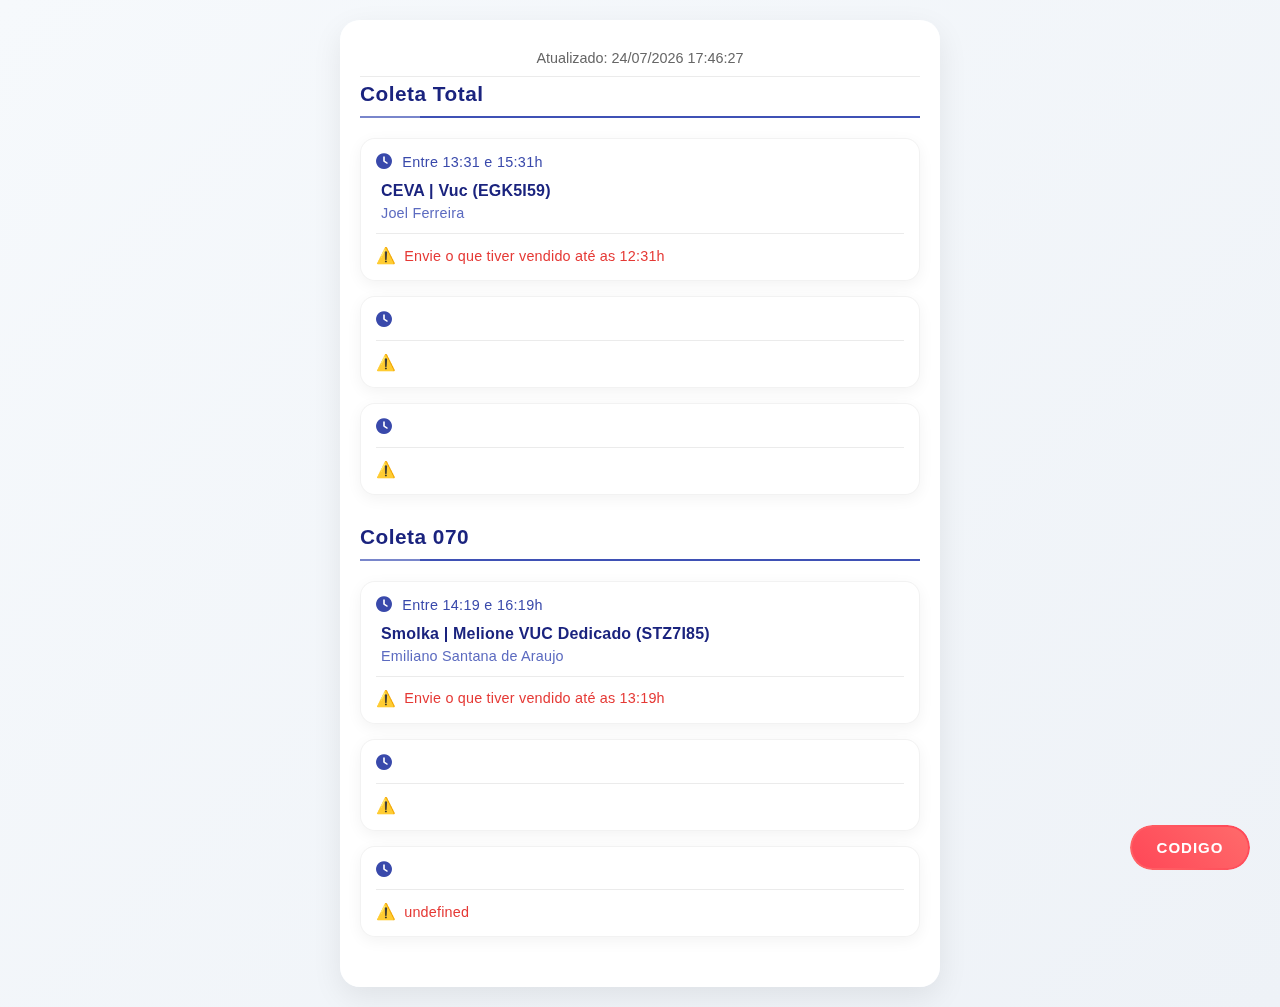
==== index02.html @ 0a2368d3 "Add files via upload" ====
<!DOCTYPE html>
<html lang="pt-br">
<head>
    <meta charset="UTF-8">
    <meta name="viewport" content="width=device-width, initial-scale=1.0">
    <title>Coleta</title>
    <link rel="icon" type="image/x-icon" href="favicon.ico">
    <link rel="apple-touch-icon" sizes="180x180" href="apple-touch-icon.png">
    <link rel="icon" type="image/png" sizes="32x32" href="favicon-32x32.png">
    <link rel="icon" type="image/png" sizes="16x16" href="favicon-16x16.png">
    <link rel="stylesheet" href="https://cdn.jsdelivr.net/npm/swiper@8/swiper-bundle.min.css">
    <link rel="stylesheet" href="https://cdnjs.cloudflare.com/ajax/libs/font-awesome/6.4.0/css/all.min.css">
    <link rel="stylesheet" href="styles.css">
    <style>
        /* 基础样式 */
        .update-time {
            text-align: center;
            padding: 10px;
            color: #666;
            font-size: 0.9em;
            margin-bottom: 5px;
            border-bottom: 1px solid rgba(0, 0, 0, 0.08);
        }

        @media (prefers-color-scheme: dark) {
            .update-time {
                color: #aaa;
                border-bottom-color: rgba(255, 255, 255, 0.08);
            }
        }

        body {
            font-family: Arial, sans-serif;
            margin: 0;
            padding: 0;
            background: linear-gradient(135deg, #f6f9fc 0%, #eef2f7 100%);
            min-height: 100vh;
        }

        /* 容器样式 */
        .container {
            max-width: 600px;
            width: 90%;
            margin: 20px auto;
            background: rgba(255, 255, 255, 0.95);
            border-radius: 20px;
            box-shadow: 0 10px 30px rgba(0, 0, 0, 0.08);
            backdrop-filter: blur(10px);
            padding: 20px;
            box-sizing: border-box;
        }

        /* 新的导航按钮样式 */
        .nav-button {
            position: fixed;
            bottom: 30px;
            right: 30px;
            padding: 0;
            width: 120px;
            height: 45px;
            border: none;
            border-radius: 50px;
            cursor: pointer;
            overflow: hidden;
            transform-style: preserve-3d;
            transition: all 0.5s cubic-bezier(0.23, 1, 0.32, 1);
            z-index: 1000;
            text-decoration: none;
        }

        .nav-button::before {
            content: '';
            position: absolute;
            top: 0;
            left: 0;
            width: 100%;
            height: 100%;
            background: linear-gradient(45deg, #ff6b6b, #ff4757);
            border-radius: 50px;
            transition: all 0.5s cubic-bezier(0.23, 1, 0.32, 1);
            z-index: -1;
        }

        .nav-button::after {
            content: '';
            position: absolute;
            top: 2px;
            left: 2px;
            right: 2px;
            bottom: 2px;
            background: linear-gradient(45deg, #ff4757, #ff6b6b);
            border-radius: 48px;
            box-shadow: 0 5px 15px rgba(255, 71, 87, 0.3);
            z-index: -1;
            transition: all 0.5s cubic-bezier(0.23, 1, 0.32, 1);
        }

        .nav-button span {
            display: flex;
            align-items: center;
            justify-content: center;
            height: 100%;
            padding: 0 20px;
            color: #ffffff;
            font-size: 15px;
            font-weight: 600;
            letter-spacing: 1px;
            text-transform: uppercase;
            transform: translateZ(20px);
            transition: all 0.5s cubic-bezier(0.23, 1, 0.32, 1);
        }

        .nav-button:hover {
            transform: perspective(200px) translateZ(10px) translateY(-2px);
        }

        .nav-button:hover::before {
            transform: perspective(200px) translateZ(-10px);
            filter: blur(20px);
            opacity: 0.6;
        }

        .nav-button:hover::after {
            background: linear-gradient(45deg, #ff6b6b, #ff4757);
            box-shadow: 0 8px 25px rgba(255, 71, 87, 0.4);
        }

        .nav-button:hover span {
            letter-spacing: 2px;
        }

        .nav-button:active {
            transform: perspective(200px) translateZ(0) translateY(0);
        }

        @media (prefers-color-scheme: dark) {
            .nav-button::before {
                background: linear-gradient(45deg, #00c6ff, #0072ff);
            }
            
            .nav-button::after {
                background: linear-gradient(45deg, #0072ff, #00c6ff);
            }
        }

        @media (max-width: 480px) {
            .nav-button {
                bottom: 20px;
                right: 20px;
                width: 100px;
                height: 40px;
            }

            .nav-button span {
                font-size: 13px;
                padding: 0 15px;
            }
        }

        /* 数据卡片样式 */
        .data-section {
            margin-bottom: 30px;
        }

        h2 {
            color: #1a237e;
            margin-bottom: 20px;
            padding-bottom: 10px;
            border-bottom: 2px solid #3f51b5;
            font-size: 1.3em;
            letter-spacing: 0.5px;
        }

        .data-card {
            background: white;
            border-radius: 15px;
            padding: 15px;
            margin-bottom: 15px;
            box-shadow: 0 4px 15px rgba(0, 0, 0, 0.05);
            transition: transform 0.3s ease, box-shadow 0.3s ease;
        }

        .data-card:hover {
            transform: translateY(-2px);
            box-shadow: 0 8px 25px rgba(0, 0, 0, 0.1);
        }

        .time-info {
            color: #3949ab;
            margin-bottom: 12px;
            display: flex;
            align-items: center;
            gap: 10px;
            font-size: 0.9em;
        }

        .time-info i {
            color: #3949ab;
        }

        .transport-info {
            margin: 10px 0;
        }

        .company {
            font-weight: bold;
            color: #1a237e;
            margin-bottom: 5px;
            font-size: 1em;
        }

        .driver {
            color: #5c6bc0;
            font-size: 0.9em;
        }

        .notice {
            margin-top: 12px;
            padding-top: 12px;
            border-top: 1px solid rgba(0, 0, 0, 0.08);
            color: #e53935;
            font-size: 0.9em;
        }

        /* 移动端适配 */
        @media (max-width: 480px) {
            .container {
                width: 95%;
                margin: 10px auto;
                padding: 15px;
            }

            .data-card {
                padding: 12px;
            }

            h2 {
                font-size: 1.2em;
                margin-bottom: 15px;
            }

            .nav-button {
                padding: 12px 25px;
                font-size: 14px;
                bottom: 15px;
                right: 15px;
                letter-spacing: 0.5px;
            }

            .nav-button:hover {
                letter-spacing: 0.8px;
            }

            .nav-button::before {
                width: 16px;
                height: 16px;
                margin-right: 6px;
            }

            .time-info, .driver, .notice {
                font-size: 0.85em;
            }

            .company {
                font-size: 0.95em;
            }
        }

        /* 深色模式支持 */
        @media (prefers-color-scheme: dark) {
            body {
                background: linear-gradient(135deg, #1a1a1a 0%, #2c2c2c 100%);
            }

            .container {
                background: rgba(30, 30, 30, 0.95);
            }

            .data-card {
                background: #2d2d2d;
            }

            h2, .company {
                color: #c5cae9;
            }

            .driver {
                color: #9fa8da;
            }

            .time-info, .time-info i {
                color: #7986cb;
            }

            .notice {
                border-top-color: rgba(255, 255, 255, 0.08);
            }

            .nav-button {
                background: linear-gradient(135deg, #7986cb 0%, #3f51b5 100%);
                border: 1px solid rgba(255, 255, 255, 0.15);
            }
            
            .nav-button:hover {
                background: linear-gradient(135deg, #3f51b5 0%, #7986cb 100%);
            }
        }
    </style>
</head>
<body>
    <!-- 导航按钮 -->
    <a href="./" class="nav-button">
        <span>Codigo</span>
    </a>

    <div class="container" id="container">
        <div class="update-time" id="updateTime">
            Atualizado: Carregando...
        </div>
        <!-- 数据将通过 JavaScript 动态加载 -->
    </div>

    <script>
        // 格式化日期时间
        function formatDateTime(date) {
            const pad = num => String(num).padStart(2, '0');
            return `${pad(date.getDate())}/${pad(date.getMonth() + 1)}/${date.getFullYear()} ${pad(date.getHours())}:${pad(date.getMinutes())}:${pad(date.getSeconds())}`;
        }

        async function loadData() {
            try {
                const response = await fetch('data01.txt');
                const lastModified = new Date(response.headers.get('last-modified') || new Date());
                const text = await response.text();
                const lines = text.trim().split('\n');
                
                const dataGroups = {};
                
                for (let i = 0; i < lines.length; i += 4) {
                    if (i + 3 >= lines.length) break;
                    
                    const type = lines[i].split('\t')[0];
                    const time = lines[i].split('\t')[1];
                    const company = lines[i + 1].split('\t')[1];
                    const driver = lines[i + 2].split('\t')[1];
                    const notice = lines[i + 3].split('\t')[1];
                    
                    if (!dataGroups[type]) {
                        dataGroups[type] = [];
                    }
                    
                    dataGroups[type].push({
                        time,
                        company,
                        driver,
                        notice
                    });
                }
                
                const container = document.getElementById('container');
                let newHtml = `
                    <div class="update-time" id="updateTime">
                        Atualizado: ${formatDateTime(lastModified)}
                    </div>
                `;
                
                for (const [type, items] of Object.entries(dataGroups)) {
                    newHtml += `
                    <section class="data-section">
                        <h2>${type}</h2>
                        ${items.map(item => `
                            <div class="data-card">
                                <div class="time-info">
                                    <i class="fas fa-clock"></i>
                                    <span>${item.time}</span>
                                </div>
                                <div class="transport-info">
                                    <p class="company">${item.company}</p>
                                    <p class="driver">${item.driver}</p>
                                </div>
                                <div class="notice">
                                    <p>${item.notice}</p>
                                </div>
                            </div>
                        `).join('')}
                    </section>
                    `;
                }
                container.innerHTML = newHtml;
            } catch (error) {
                console.error('Error loading data:', error);
                document.getElementById('container').innerHTML = `
                    <div class="update-time" id="updateTime">
                        Atualizado: ${formatDateTime(new Date())}
                    </div>
                    <p style="text-align: center; color: #e53935; margin-top: 20px;">
                        Error loading data. Please try again later.
                    </p>
                `;
            }
        }

        // 加载数据并定期刷新
        loadData();
        setInterval(loadData, 5000);
    </script>
</body>
</html>
---- styles.css ----
* {
    margin: 0;
    padding: 0;
    box-sizing: border-box;
}

body {
    font-family: 'Helvetica Neue', Arial, sans-serif;
    background: linear-gradient(135deg, #f6f9fc 0%, #eef2f7 100%);
    color: #333;
    min-height: 100vh;
    display: flex;
    justify-content: center;
    align-items: center;
}

.container {
    max-width: 600px;
    width: 90%;
    margin: 20px auto;
    padding: 30px;
    background: rgba(255, 255, 255, 0.95);
    border-radius: 20px;
    box-shadow: 0 10px 30px rgba(0, 0, 0, 0.08);
    backdrop-filter: blur(10px);
}

.data-section {
    margin-bottom: 40px;
}

h2 {
    color: #1a237e;
    margin-bottom: 25px;
    padding-bottom: 15px;
    border-bottom: 2px solid #3f51b5;
    font-size: 1.5em;
    letter-spacing: 0.5px;
    position: relative;
}

h2::after {
    content: '';
    position: absolute;
    bottom: -2px;
    left: 0;
    width: 60px;
    height: 2px;
    background: #7986cb;
}

.data-card {
    background: white;
    border-radius: 15px;
    padding: 20px;
    margin-bottom: 20px;
    box-shadow: 0 4px 15px rgba(0, 0, 0, 0.05);
    transition: transform 0.3s ease, box-shadow 0.3s ease;
    border: 1px solid rgba(0, 0, 0, 0.05);
}

.data-card:hover {
    transform: translateY(-2px);
    box-shadow: 0 8px 25px rgba(0, 0, 0, 0.1);
}

.time-info {
    color: #3949ab;
    margin-bottom: 15px;
    display: flex;
    align-items: center;
    gap: 12px;
    font-size: 0.95em;
    letter-spacing: 0.3px;
}

.time-info i {
    color: #5c6bc0;
    font-size: 1.1em;
}

.transport-info {
    margin: 15px 0;
    padding: 0 5px;
}

.company {
    font-weight: 600;
    color: #1a237e;
    margin-bottom: 8px;
    font-size: 1.1em;
    letter-spacing: 0.2px;
}

.driver {
    color: #5c6bc0;
    font-size: 0.95em;
    letter-spacing: 0.2px;
}

.notice {
    margin-top: 15px;
    padding-top: 15px;
    border-top: 1px solid rgba(0, 0, 0, 0.08);
    color: #e53935;
    font-size: 0.9em;
    letter-spacing: 0.2px;
    display: flex;
    align-items: center;
    gap: 8px;
}

.notice::before {
    content: '⚠️';
    font-size: 1.1em;
}

@media (max-width: 480px) {
    .container {
        width: 95%;
        padding: 20px;
        margin: 10px auto;
    }
    
    .data-card {
        padding: 15px;
    }
    
    h2 {
        font-size: 1.3em;
    }
    
    .company {
        font-size: 1em;
    }
}

/* 添加深色模式支持 */
@media (prefers-color-scheme: dark) {
    body {
        background: linear-gradient(135deg, #1a1a1a 0%, #2c2c2c 100%);
    }
    
    .container {
        background: rgba(30, 30, 30, 0.95);
    }
    
    .data-card {
        background: #2d2d2d;
        border-color: rgba(255, 255, 255, 0.05);
    }
    
    h2, .company {
        color: #c5cae9;
    }
    
    .driver {
        color: #9fa8da;
    }
    
    .time-info {
        color: #7986cb;
    }
    
    .notice {
        border-top-color: rgba(255, 255, 255, 0.08);
        color: #ef5350;
    }
}
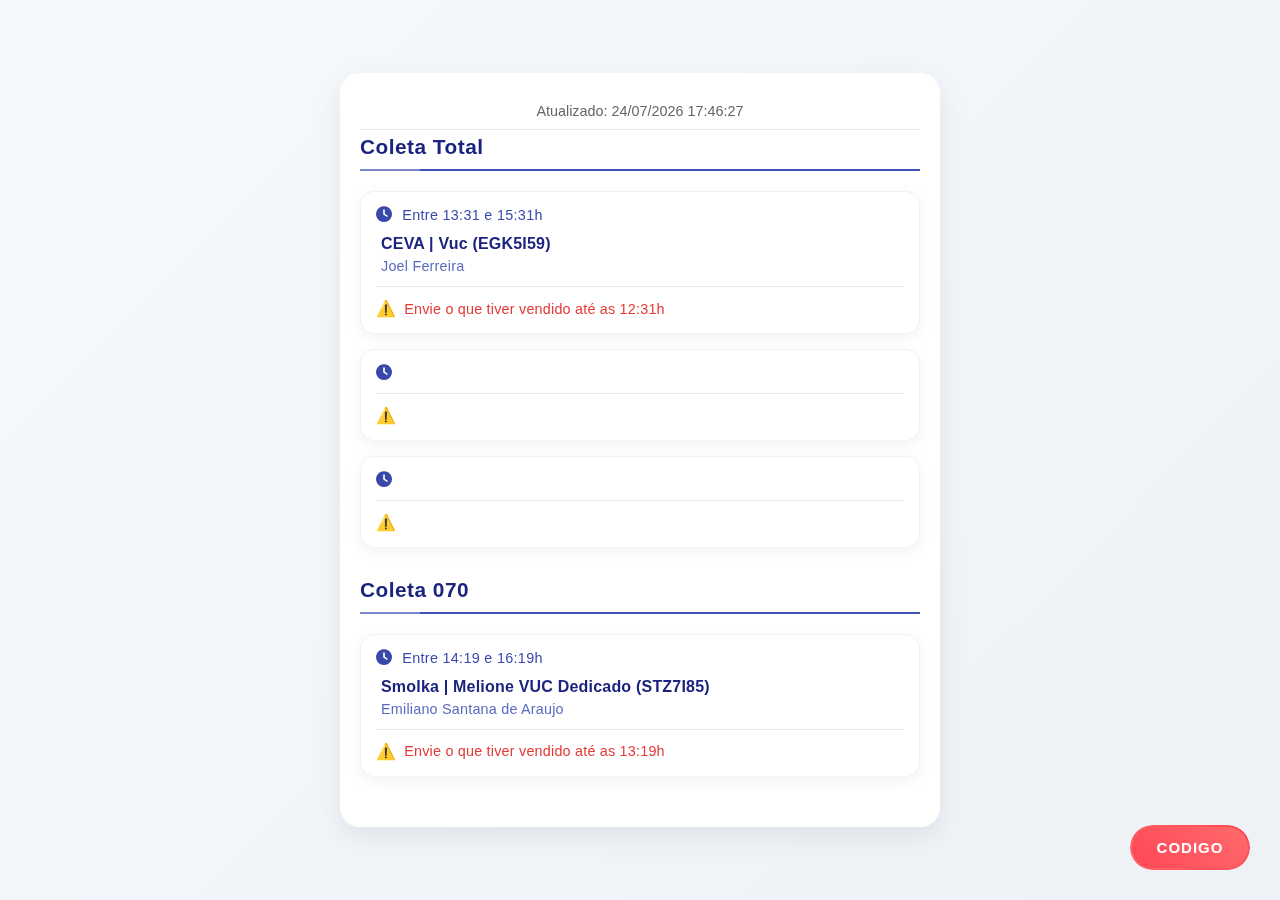
==== commit a2a537a4: "Add files via upload" ====
--- a/index02.html
+++ b/index02.html
@@ -1,408 +1,408 @@
-<!DOCTYPE html>
-<html lang="pt-br">
-<head>
-    <meta charset="UTF-8">
-    <meta name="viewport" content="width=device-width, initial-scale=1.0">
-    <title>Coleta</title>
-    <link rel="icon" type="image/x-icon" href="favicon.ico">
-    <link rel="apple-touch-icon" sizes="180x180" href="apple-touch-icon.png">
-    <link rel="icon" type="image/png" sizes="32x32" href="favicon-32x32.png">
-    <link rel="icon" type="image/png" sizes="16x16" href="favicon-16x16.png">
-    <link rel="stylesheet" href="https://cdn.jsdelivr.net/npm/swiper@8/swiper-bundle.min.css">
-    <link rel="stylesheet" href="https://cdnjs.cloudflare.com/ajax/libs/font-awesome/6.4.0/css/all.min.css">
-    <link rel="stylesheet" href="styles.css">
-    <style>
-        /* 基础样式 */
-        .update-time {
-            text-align: center;
-            padding: 10px;
-            color: #666;
-            font-size: 0.9em;
-            margin-bottom: 5px;
-            border-bottom: 1px solid rgba(0, 0, 0, 0.08);
-        }
-
-        @media (prefers-color-scheme: dark) {
-            .update-time {
-                color: #aaa;
-                border-bottom-color: rgba(255, 255, 255, 0.08);
-            }
-        }
-
-        body {
-            font-family: Arial, sans-serif;
-            margin: 0;
-            padding: 0;
-            background: linear-gradient(135deg, #f6f9fc 0%, #eef2f7 100%);
-            min-height: 100vh;
-        }
-
-        /* 容器样式 */
-        .container {
-            max-width: 600px;
-            width: 90%;
-            margin: 20px auto;
-            background: rgba(255, 255, 255, 0.95);
-            border-radius: 20px;
-            box-shadow: 0 10px 30px rgba(0, 0, 0, 0.08);
-            backdrop-filter: blur(10px);
-            padding: 20px;
-            box-sizing: border-box;
-        }
-
-        /* 新的导航按钮样式 */
-        .nav-button {
-            position: fixed;
-            bottom: 30px;
-            right: 30px;
-            padding: 0;
-            width: 120px;
-            height: 45px;
-            border: none;
-            border-radius: 50px;
-            cursor: pointer;
-            overflow: hidden;
-            transform-style: preserve-3d;
-            transition: all 0.5s cubic-bezier(0.23, 1, 0.32, 1);
-            z-index: 1000;
-            text-decoration: none;
-        }
-
-        .nav-button::before {
-            content: '';
-            position: absolute;
-            top: 0;
-            left: 0;
-            width: 100%;
-            height: 100%;
-            background: linear-gradient(45deg, #ff6b6b, #ff4757);
-            border-radius: 50px;
-            transition: all 0.5s cubic-bezier(0.23, 1, 0.32, 1);
-            z-index: -1;
-        }
-
-        .nav-button::after {
-            content: '';
-            position: absolute;
-            top: 2px;
-            left: 2px;
-            right: 2px;
-            bottom: 2px;
-            background: linear-gradient(45deg, #ff4757, #ff6b6b);
-            border-radius: 48px;
-            box-shadow: 0 5px 15px rgba(255, 71, 87, 0.3);
-            z-index: -1;
-            transition: all 0.5s cubic-bezier(0.23, 1, 0.32, 1);
-        }
-
-        .nav-button span {
-            display: flex;
-            align-items: center;
-            justify-content: center;
-            height: 100%;
-            padding: 0 20px;
-            color: #ffffff;
-            font-size: 15px;
-            font-weight: 600;
-            letter-spacing: 1px;
-            text-transform: uppercase;
-            transform: translateZ(20px);
-            transition: all 0.5s cubic-bezier(0.23, 1, 0.32, 1);
-        }
-
-        .nav-button:hover {
-            transform: perspective(200px) translateZ(10px) translateY(-2px);
-        }
-
-        .nav-button:hover::before {
-            transform: perspective(200px) translateZ(-10px);
-            filter: blur(20px);
-            opacity: 0.6;
-        }
-
-        .nav-button:hover::after {
-            background: linear-gradient(45deg, #ff6b6b, #ff4757);
-            box-shadow: 0 8px 25px rgba(255, 71, 87, 0.4);
-        }
-
-        .nav-button:hover span {
-            letter-spacing: 2px;
-        }
-
-        .nav-button:active {
-            transform: perspective(200px) translateZ(0) translateY(0);
-        }
-
-        @media (prefers-color-scheme: dark) {
-            .nav-button::before {
-                background: linear-gradient(45deg, #00c6ff, #0072ff);
-            }
-            
-            .nav-button::after {
-                background: linear-gradient(45deg, #0072ff, #00c6ff);
-            }
-        }
-
-        @media (max-width: 480px) {
-            .nav-button {
-                bottom: 20px;
-                right: 20px;
-                width: 100px;
-                height: 40px;
-            }
-
-            .nav-button span {
-                font-size: 13px;
-                padding: 0 15px;
-            }
-        }
-
-        /* 数据卡片样式 */
-        .data-section {
-            margin-bottom: 30px;
-        }
-
-        h2 {
-            color: #1a237e;
-            margin-bottom: 20px;
-            padding-bottom: 10px;
-            border-bottom: 2px solid #3f51b5;
-            font-size: 1.3em;
-            letter-spacing: 0.5px;
-        }
-
-        .data-card {
-            background: white;
-            border-radius: 15px;
-            padding: 15px;
-            margin-bottom: 15px;
-            box-shadow: 0 4px 15px rgba(0, 0, 0, 0.05);
-            transition: transform 0.3s ease, box-shadow 0.3s ease;
-        }
-
-        .data-card:hover {
-            transform: translateY(-2px);
-            box-shadow: 0 8px 25px rgba(0, 0, 0, 0.1);
-        }
-
-        .time-info {
-            color: #3949ab;
-            margin-bottom: 12px;
-            display: flex;
-            align-items: center;
-            gap: 10px;
-            font-size: 0.9em;
-        }
-
-        .time-info i {
-            color: #3949ab;
-        }
-
-        .transport-info {
-            margin: 10px 0;
-        }
-
-        .company {
-            font-weight: bold;
-            color: #1a237e;
-            margin-bottom: 5px;
-            font-size: 1em;
-        }
-
-        .driver {
-            color: #5c6bc0;
-            font-size: 0.9em;
-        }
-
-        .notice {
-            margin-top: 12px;
-            padding-top: 12px;
-            border-top: 1px solid rgba(0, 0, 0, 0.08);
-            color: #e53935;
-            font-size: 0.9em;
-        }
-
-        /* 移动端适配 */
-        @media (max-width: 480px) {
-            .container {
-                width: 95%;
-                margin: 10px auto;
-                padding: 15px;
-            }
-
-            .data-card {
-                padding: 12px;
-            }
-
-            h2 {
-                font-size: 1.2em;
-                margin-bottom: 15px;
-            }
-
-            .nav-button {
-                padding: 12px 25px;
-                font-size: 14px;
-                bottom: 15px;
-                right: 15px;
-                letter-spacing: 0.5px;
-            }
-
-            .nav-button:hover {
-                letter-spacing: 0.8px;
-            }
-
-            .nav-button::before {
-                width: 16px;
-                height: 16px;
-                margin-right: 6px;
-            }
-
-            .time-info, .driver, .notice {
-                font-size: 0.85em;
-            }
-
-            .company {
-                font-size: 0.95em;
-            }
-        }
-
-        /* 深色模式支持 */
-        @media (prefers-color-scheme: dark) {
-            body {
-                background: linear-gradient(135deg, #1a1a1a 0%, #2c2c2c 100%);
-            }
-
-            .container {
-                background: rgba(30, 30, 30, 0.95);
-            }
-
-            .data-card {
-                background: #2d2d2d;
-            }
-
-            h2, .company {
-                color: #c5cae9;
-            }
-
-            .driver {
-                color: #9fa8da;
-            }
-
-            .time-info, .time-info i {
-                color: #7986cb;
-            }
-
-            .notice {
-                border-top-color: rgba(255, 255, 255, 0.08);
-            }
-
-            .nav-button {
-                background: linear-gradient(135deg, #7986cb 0%, #3f51b5 100%);
-                border: 1px solid rgba(255, 255, 255, 0.15);
-            }
-            
-            .nav-button:hover {
-                background: linear-gradient(135deg, #3f51b5 0%, #7986cb 100%);
-            }
-        }
-    </style>
-</head>
-<body>
-    <!-- 导航按钮 -->
-    <a href="./" class="nav-button">
-        <span>Codigo</span>
-    </a>
-
-    <div class="container" id="container">
-        <div class="update-time" id="updateTime">
-            Atualizado: Carregando...
-        </div>
-        <!-- 数据将通过 JavaScript 动态加载 -->
-    </div>
-
-    <script>
-        // 格式化日期时间
-        function formatDateTime(date) {
-            const pad = num => String(num).padStart(2, '0');
-            return `${pad(date.getDate())}/${pad(date.getMonth() + 1)}/${date.getFullYear()} ${pad(date.getHours())}:${pad(date.getMinutes())}:${pad(date.getSeconds())}`;
-        }
-
-        async function loadData() {
-            try {
-                const response = await fetch('data01.txt');
-                const lastModified = new Date(response.headers.get('last-modified') || new Date());
-                const text = await response.text();
-                const lines = text.trim().split('\n');
-                
-                const dataGroups = {};
-                
-                for (let i = 0; i < lines.length; i += 4) {
-                    if (i + 3 >= lines.length) break;
-                    
-                    const type = lines[i].split('\t')[0];
-                    const time = lines[i].split('\t')[1];
-                    const company = lines[i + 1].split('\t')[1];
-                    const driver = lines[i + 2].split('\t')[1];
-                    const notice = lines[i + 3].split('\t')[1];
-                    
-                    if (!dataGroups[type]) {
-                        dataGroups[type] = [];
-                    }
-                    
-                    dataGroups[type].push({
-                        time,
-                        company,
-                        driver,
-                        notice
-                    });
-                }
-                
-                const container = document.getElementById('container');
-                let newHtml = `
-                    <div class="update-time" id="updateTime">
-                        Atualizado: ${formatDateTime(lastModified)}
-                    </div>
-                `;
-                
-                for (const [type, items] of Object.entries(dataGroups)) {
-                    newHtml += `
-                    <section class="data-section">
-                        <h2>${type}</h2>
-                        ${items.map(item => `
-                            <div class="data-card">
-                                <div class="time-info">
-                                    <i class="fas fa-clock"></i>
-                                    <span>${item.time}</span>
-                                </div>
-                                <div class="transport-info">
-                                    <p class="company">${item.company}</p>
-                                    <p class="driver">${item.driver}</p>
-                                </div>
-                                <div class="notice">
-                                    <p>${item.notice}</p>
-                                </div>
-                            </div>
-                        `).join('')}
-                    </section>
-                    `;
-                }
-                container.innerHTML = newHtml;
-            } catch (error) {
-                console.error('Error loading data:', error);
-                document.getElementById('container').innerHTML = `
-                    <div class="update-time" id="updateTime">
-                        Atualizado: ${formatDateTime(new Date())}
-                    </div>
-                    <p style="text-align: center; color: #e53935; margin-top: 20px;">
-                        Error loading data. Please try again later.
-                    </p>
-                `;
-            }
-        }
-
-        // 加载数据并定期刷新
-        loadData();
-        setInterval(loadData, 5000);
-    </script>
-</body>
-</html>
+<!DOCTYPE html>
+<html lang="pt-br">
+<head>
+    <meta charset="UTF-8">
+    <meta name="viewport" content="width=device-width, initial-scale=1.0">
+    <title>Coleta</title>
+    <link rel="icon" type="image/x-icon" href="favicon.ico">
+    <link rel="apple-touch-icon" sizes="180x180" href="apple-touch-icon.png">
+    <link rel="icon" type="image/png" sizes="32x32" href="favicon-32x32.png">
+    <link rel="icon" type="image/png" sizes="16x16" href="favicon-16x16.png">
+    <link rel="stylesheet" href="https://cdn.jsdelivr.net/npm/swiper@8/swiper-bundle.min.css">
+    <link rel="stylesheet" href="https://cdnjs.cloudflare.com/ajax/libs/font-awesome/6.4.0/css/all.min.css">
+    <link rel="stylesheet" href="styles.css">
+    <style>
+        /* 基础样式 */
+        .update-time {
+            text-align: center;
+            padding: 10px;
+            color: #666;
+            font-size: 0.9em;
+            margin-bottom: 5px;
+            border-bottom: 1px solid rgba(0, 0, 0, 0.08);
+        }
+
+        @media (prefers-color-scheme: dark) {
+            .update-time {
+                color: #aaa;
+                border-bottom-color: rgba(255, 255, 255, 0.08);
+            }
+        }
+
+        body {
+            font-family: Arial, sans-serif;
+            margin: 0;
+            padding: 0;
+            background: linear-gradient(135deg, #f6f9fc 0%, #eef2f7 100%);
+            min-height: 100vh;
+        }
+
+        /* 容器样式 */
+        .container {
+            max-width: 600px;
+            width: 90%;
+            margin: 20px auto;
+            background: rgba(255, 255, 255, 0.95);
+            border-radius: 20px;
+            box-shadow: 0 10px 30px rgba(0, 0, 0, 0.08);
+            backdrop-filter: blur(10px);
+            padding: 20px;
+            box-sizing: border-box;
+        }
+
+        /* 新的导航按钮样式 */
+        .nav-button {
+            position: fixed;
+            bottom: 30px;
+            right: 30px;
+            padding: 0;
+            width: 120px;
+            height: 45px;
+            border: none;
+            border-radius: 50px;
+            cursor: pointer;
+            overflow: hidden;
+            transform-style: preserve-3d;
+            transition: all 0.5s cubic-bezier(0.23, 1, 0.32, 1);
+            z-index: 1000;
+            text-decoration: none;
+        }
+
+        .nav-button::before {
+            content: '';
+            position: absolute;
+            top: 0;
+            left: 0;
+            width: 100%;
+            height: 100%;
+            background: linear-gradient(45deg, #ff6b6b, #ff4757);
+            border-radius: 50px;
+            transition: all 0.5s cubic-bezier(0.23, 1, 0.32, 1);
+            z-index: -1;
+        }
+
+        .nav-button::after {
+            content: '';
+            position: absolute;
+            top: 2px;
+            left: 2px;
+            right: 2px;
+            bottom: 2px;
+            background: linear-gradient(45deg, #ff4757, #ff6b6b);
+            border-radius: 48px;
+            box-shadow: 0 5px 15px rgba(255, 71, 87, 0.3);
+            z-index: -1;
+            transition: all 0.5s cubic-bezier(0.23, 1, 0.32, 1);
+        }
+
+        .nav-button span {
+            display: flex;
+            align-items: center;
+            justify-content: center;
+            height: 100%;
+            padding: 0 20px;
+            color: #ffffff;
+            font-size: 15px;
+            font-weight: 600;
+            letter-spacing: 1px;
+            text-transform: uppercase;
+            transform: translateZ(20px);
+            transition: all 0.5s cubic-bezier(0.23, 1, 0.32, 1);
+        }
+
+        .nav-button:hover {
+            transform: perspective(200px) translateZ(10px) translateY(-2px);
+        }
+
+        .nav-button:hover::before {
+            transform: perspective(200px) translateZ(-10px);
+            filter: blur(20px);
+            opacity: 0.6;
+        }
+
+        .nav-button:hover::after {
+            background: linear-gradient(45deg, #ff6b6b, #ff4757);
+            box-shadow: 0 8px 25px rgba(255, 71, 87, 0.4);
+        }
+
+        .nav-button:hover span {
+            letter-spacing: 2px;
+        }
+
+        .nav-button:active {
+            transform: perspective(200px) translateZ(0) translateY(0);
+        }
+
+        @media (prefers-color-scheme: dark) {
+            .nav-button::before {
+                background: linear-gradient(45deg, #00c6ff, #0072ff);
+            }
+            
+            .nav-button::after {
+                background: linear-gradient(45deg, #0072ff, #00c6ff);
+            }
+        }
+
+        @media (max-width: 480px) {
+            .nav-button {
+                bottom: 20px;
+                right: 20px;
+                width: 100px;
+                height: 40px;
+            }
+
+            .nav-button span {
+                font-size: 13px;
+                padding: 0 15px;
+            }
+        }
+
+        /* 数据卡片样式 */
+        .data-section {
+            margin-bottom: 30px;
+        }
+
+        h2 {
+            color: #1a237e;
+            margin-bottom: 20px;
+            padding-bottom: 10px;
+            border-bottom: 2px solid #3f51b5;
+            font-size: 1.3em;
+            letter-spacing: 0.5px;
+        }
+
+        .data-card {
+            background: white;
+            border-radius: 15px;
+            padding: 15px;
+            margin-bottom: 15px;
+            box-shadow: 0 4px 15px rgba(0, 0, 0, 0.05);
+            transition: transform 0.3s ease, box-shadow 0.3s ease;
+        }
+
+        .data-card:hover {
+            transform: translateY(-2px);
+            box-shadow: 0 8px 25px rgba(0, 0, 0, 0.1);
+        }
+
+        .time-info {
+            color: #3949ab;
+            margin-bottom: 12px;
+            display: flex;
+            align-items: center;
+            gap: 10px;
+            font-size: 0.9em;
+        }
+
+        .time-info i {
+            color: #3949ab;
+        }
+
+        .transport-info {
+            margin: 10px 0;
+        }
+
+        .company {
+            font-weight: bold;
+            color: #1a237e;
+            margin-bottom: 5px;
+            font-size: 1em;
+        }
+
+        .driver {
+            color: #5c6bc0;
+            font-size: 0.9em;
+        }
+
+        .notice {
+            margin-top: 12px;
+            padding-top: 12px;
+            border-top: 1px solid rgba(0, 0, 0, 0.08);
+            color: #e53935;
+            font-size: 0.9em;
+        }
+
+        /* 移动端适配 */
+        @media (max-width: 480px) {
+            .container {
+                width: 95%;
+                margin: 10px auto;
+                padding: 15px;
+            }
+
+            .data-card {
+                padding: 12px;
+            }
+
+            h2 {
+                font-size: 1.2em;
+                margin-bottom: 15px;
+            }
+
+            .nav-button {
+                padding: 12px 25px;
+                font-size: 14px;
+                bottom: 15px;
+                right: 15px;
+                letter-spacing: 0.5px;
+            }
+
+            .nav-button:hover {
+                letter-spacing: 0.8px;
+            }
+
+            .nav-button::before {
+                width: 16px;
+                height: 16px;
+                margin-right: 6px;
+            }
+
+            .time-info, .driver, .notice {
+                font-size: 0.85em;
+            }
+
+            .company {
+                font-size: 0.95em;
+            }
+        }
+
+        /* 深色模式支持 */
+        @media (prefers-color-scheme: dark) {
+            body {
+                background: linear-gradient(135deg, #1a1a1a 0%, #2c2c2c 100%);
+            }
+
+            .container {
+                background: rgba(30, 30, 30, 0.95);
+            }
+
+            .data-card {
+                background: #2d2d2d;
+            }
+
+            h2, .company {
+                color: #c5cae9;
+            }
+
+            .driver {
+                color: #9fa8da;
+            }
+
+            .time-info, .time-info i {
+                color: #7986cb;
+            }
+
+            .notice {
+                border-top-color: rgba(255, 255, 255, 0.08);
+            }
+
+            .nav-button {
+                background: linear-gradient(135deg, #7986cb 0%, #3f51b5 100%);
+                border: 1px solid rgba(255, 255, 255, 0.15);
+            }
+            
+            .nav-button:hover {
+                background: linear-gradient(135deg, #3f51b5 0%, #7986cb 100%);
+            }
+        }
+    </style>
+</head>
+<body>
+    <!-- 导航按钮 -->
+    <a href="./" class="nav-button">
+        <span>Codigo</span>
+    </a>
+
+    <div class="container" id="container">
+        <div class="update-time" id="updateTime">
+            Atualizado: Carregando...
+        </div>
+        <!-- 数据将通过 JavaScript 动态加载 -->
+    </div>
+
+    <script>
+        // 格式化日期时间
+        function formatDateTime(date) {
+            const pad = num => String(num).padStart(2, '0');
+            return `${pad(date.getDate())}/${pad(date.getMonth() + 1)}/${date.getFullYear()} ${pad(date.getHours())}:${pad(date.getMinutes())}:${pad(date.getSeconds())}`;
+        }
+
+        async function loadData() {
+            try {
+                const response = await fetch('data01.txt');
+                const lastModified = new Date(response.headers.get('last-modified') || new Date());
+                const text = await response.text();
+                const lines = text.trim().split('\n');
+                
+                const dataGroups = {};
+                
+                for (let i = 0; i < lines.length; i += 4) {
+                    if (i + 3 >= lines.length) break;
+                    
+                    const type = lines[i].split('\t')[0];
+                    const time = lines[i].split('\t')[1];
+                    const company = lines[i + 1].split('\t')[1];
+                    const driver = lines[i + 2].split('\t')[1];
+                    const notice = lines[i + 3].split('\t')[1];
+                    
+                    if (!dataGroups[type]) {
+                        dataGroups[type] = [];
+                    }
+                    
+                    dataGroups[type].push({
+                        time,
+                        company,
+                        driver,
+                        notice
+                    });
+                }
+                
+                const container = document.getElementById('container');
+                let newHtml = `
+                    <div class="update-time" id="updateTime">
+                        Atualizado: ${formatDateTime(lastModified)}
+                    </div>
+                `;
+                
+                for (const [type, items] of Object.entries(dataGroups)) {
+                    newHtml += `
+                    <section class="data-section">
+                        <h2>${type}</h2>
+                        ${items.map(item => `
+                            <div class="data-card">
+                                <div class="time-info">
+                                    <i class="fas fa-clock"></i>
+                                    <span>${item.time}</span>
+                                </div>
+                                <div class="transport-info">
+                                    <p class="company">${item.company}</p>
+                                    <p class="driver">${item.driver}</p>
+                                </div>
+                                <div class="notice">
+                                    <p>${item.notice}</p>
+                                </div>
+                            </div>
+                        `).join('')}
+                    </section>
+                    `;
+                }
+                container.innerHTML = newHtml;
+            } catch (error) {
+                console.error('Error loading data:', error);
+                document.getElementById('container').innerHTML = `
+                    <div class="update-time" id="updateTime">
+                        Atualizado: ${formatDateTime(new Date())}
+                    </div>
+                    <p style="text-align: center; color: #e53935; margin-top: 20px;">
+                        Error loading data. Please try again later.
+                    </p>
+                `;
+            }
+        }
+
+        // 加载数据并定期刷新
+        loadData();
+        setInterval(loadData, 5000);
+    </script>
+</body>
+</html>
